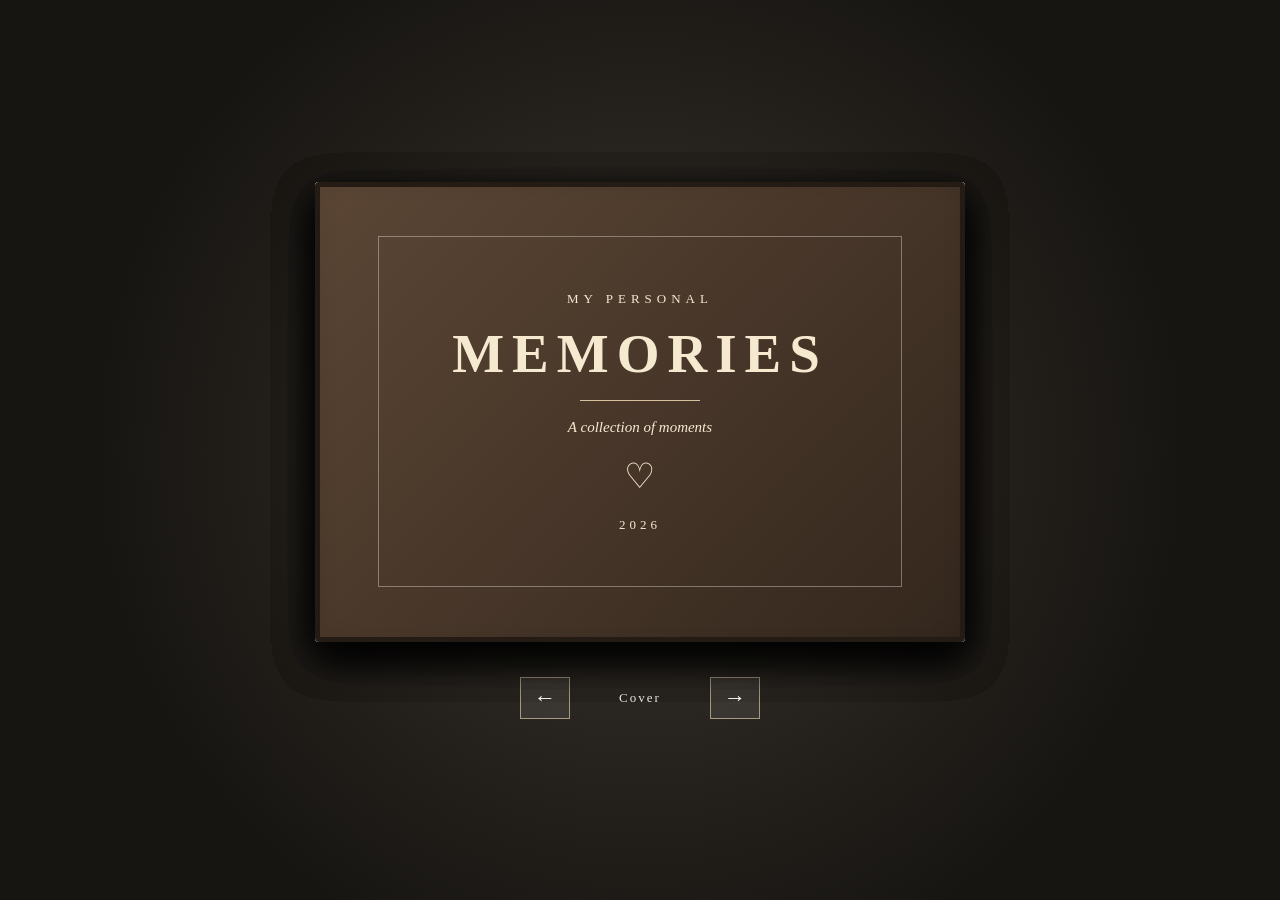
==== index.html @ 824588b9 "initial commit" ====
<!DOCTYPE html>
<html lang="id">

<head>
    <meta charset="UTF-8">

    <meta name="viewport" content="width=device-width, initial-scale=1.0">

    <title>My Memories</title>

    <!-- Menghubungkan CSS -->
    <link rel="stylesheet" href="style.css">
</head>

<body>

    <div class="book-container">

        <div class="book" id="book">

            <!-- ========================= -->
            <!-- SAMPUL DEPAN -->
            <!-- ========================= -->

            <div class="page cover">

                <div class="cover-content">

                    <p class="small-title">
                        MY PERSONAL
                    </p>

                    <h1>
                        MEMORIES
                    </h1>

                    <div class="line"></div>

                    <p class="subtitle">
                        A collection of moments
                    </p>

                    <div class="heart">
                        ♡
                    </div>

                    <p class="year">
                        2026
                    </p>

                </div>

            </div>


            <!-- ========================= -->
            <!-- MEMORY 1 -->
            <!-- ========================= -->

            <div class="page">

                <div class="page-content">

                    <span class="page-number">
                        01
                    </span>

                    <div class="photo-frame">

                        <!-- GANTI FOTO DI SINI -->
                        <img src="images/memory1.jpeg" alt="Memory pertama">

                    </div>

                    <!-- GANTI JUDUL DI SINI -->
                    <h2>
                        First Memory
                    </h2>

                    <!-- GANTI TANGGAL DI SINI -->
                    <p class="date">
                        12 September 2026
                    </p>

                    <!-- GANTI CERITA DI SINI -->
                    <p class="story">
                        Sebuah momen sederhana yang
                        akhirnya menjadi salah satu
                        kenangan yang ingin disimpan.
                    </p>

                </div>

            </div>


            <!-- ========================= -->
            <!-- MEMORY 2 -->
            <!-- ========================= -->

            <div class="page">

                <div class="page-content">

                    <span class="page-number">
                        02
                    </span>

                    <div class="photo-frame">

                        <!-- GANTI FOTO DI SINI -->
                        <img src="images/memory2.jpeg" alt="Memory kedua">

                    </div>

                    <!-- GANTI JUDUL DI SINI -->
                    <h2>
                        A Beautiful Day
                    </h2>

                    <!-- GANTI TANGGAL DI SINI -->
                    <p class="date">
                        15 September 2026
                    </p>

                    <!-- GANTI CERITA DI SINI -->
                    <p class="story">
                        Hari yang mungkin terlihat biasa,
                        tetapi terasa berbeda ketika
                        dikenang kembali.
                    </p>

                </div>

            </div>


            <!-- ========================= -->
            <!-- MEMORY 3 -->
            <!-- ========================= -->

            <div class="page">

                <div class="page-content">

                    <span class="page-number">
                        03
                    </span>

                    <div class="photo-frame">

                        <!-- GANTI FOTO DI SINI -->
                        <img src="images/memory3.jpeg" alt="Memory ketiga">

                    </div>

                    <!-- GANTI JUDUL DI SINI -->
                    <h2>
                        Another Story
                    </h2>

                    <!-- GANTI TANGGAL DI SINI -->
                    <p class="date">
                        20 September 2026
                    </p>

                    <!-- GANTI CERITA DI SINI -->
                    <p class="story">
                        Beberapa foto tidak hanya
                        menyimpan gambar, tetapi juga
                        menyimpan perasaan dan cerita.
                    </p>

                </div>

            </div>


            <!-- ========================= -->
            <!-- SAMPUL BELAKANG -->
            <!-- ========================= -->

            <div class="page back-cover">

                <div class="back-content">

                    <div class="heart">
                        ♡
                    </div>

                    <h2>
                        THE END
                    </h2>

                    <p>
                        Some memories become stories.
                        <br>
                        Some stories become forever.
                    </p>

                </div>

            </div>

        </div>


        <!-- ========================= -->
        <!-- TOMBOL -->
        <!-- ========================= -->

        <div class="controls">

            <button id="prev">
                ←
            </button>

            <span id="counter">
                Cover
            </span>

            <button id="next">
                →
            </button>

        </div>

    </div>


    <!-- Menghubungkan JavaScript -->
    <script src="script.js"></script>

</body>

</html>
---- style.css ----
* {
    margin: 0;
    padding: 0;
    box-sizing: border-box;
}


body {

    min-height: 100vh;

    background:
        radial-gradient(circle at center,
            #3a342d 0%,
            #171512 70%);

    display: flex;

    justify-content: center;

    align-items: center;

    font-family:
        Georgia,
        "Times New Roman",
        serif;

    color: #332d27;

    overflow: hidden;
}


/* =========================
   AREA BUKU
========================= */

.book-container {

    width: 100%;

    max-width: 1100px;

    text-align: center;

    perspective: 2200px;
}


.book {

    width: 650px;

    height: 460px;

    margin: auto;

    position: relative;

    transform-style: preserve-3d;
}


/* =========================
   HALAMAN
========================= */

.page {

    width: 100%;

    height: 100%;

    position: absolute;

    top: 0;

    left: 0;

    background: #f4ead7;

    border-radius: 4px;

    transform-origin: left center;

    box-shadow:
        inset 0 0 20px rgba(0, 0, 0, .08),
        0 15px 40px rgba(0, 0, 0, .45);

    transition:
        transform 1s cubic-bezier(.77, 0, .18, 1);

    backface-visibility: hidden;
}


/* =========================
   SAMPUL
========================= */

.cover {

    background:
        linear-gradient(135deg,
            #5b4635,
            #34271d);

    color: #f5e9d0;

    display: flex;

    align-items: center;

    justify-content: center;

    border: 5px solid #241b15;

    z-index: 10;
}


.cover-content {

    border: 1px solid rgba(255, 255, 255, .35);

    width: 82%;

    height: 78%;

    display: flex;

    flex-direction: column;

    justify-content: center;

    align-items: center;
}


.small-title {

    font-size: 13px;

    letter-spacing: 5px;
}


.cover h1 {

    font-size: 55px;

    letter-spacing: 8px;

    margin: 15px 0;
}


.line {

    width: 120px;

    height: 1px;

    background: #d7c29d;
}


.subtitle {

    margin-top: 18px;

    font-size: 15px;

    font-style: italic;
}


.heart {

    font-size: 35px;

    margin: 20px 0;
}


.year {

    font-size: 13px;

    letter-spacing: 4px;
}


/* =========================
   ISI HALAMAN
========================= */

.page-content {

    width: 100%;

    height: 100%;

    padding: 35px;

    display: flex;

    flex-direction: column;

    align-items: center;

    position: relative;
}


.page-number {

    position: absolute;

    top: 18px;

    right: 25px;

    font-size: 12px;

    opacity: .5;
}


.photo-frame {

    width: 390px;

    height: 245px;

    padding: 9px;

    background: white;

    box-shadow:
        0 7px 20px rgba(0, 0, 0, .25);

    transform: rotate(-1deg);

    margin-top: 8px;
}


.photo-frame img {

    width: 100%;

    height: 100%;

    object-fit: cover;

    display: block;
}


.page h2 {

    margin-top: 18px;

    font-size: 25px;

    font-weight: normal;
}


.date {

    margin-top: 5px;

    font-size: 12px;

    letter-spacing: 2px;

    opacity: .55;
}


.story {

    max-width: 500px;

    margin-top: 13px;

    font-size: 14px;

    line-height: 1.6;

    font-style: italic;
}


/* =========================
   SAMPUL BELAKANG
========================= */

.back-cover {

    background:
        linear-gradient(135deg,
            #5b4635,
            #34271d);

    color: #f5e9d0;

    display: flex;

    align-items: center;

    justify-content: center;

    border: 5px solid #241b15;

    z-index: 0;
}


.back-content {

    text-align: center;
}


.back-content h2 {

    letter-spacing: 5px;

    margin-bottom: 15px;
}


.back-content p {

    line-height: 1.8;

    font-style: italic;
}


/* =========================
   ANIMASI MEMBALIK HALAMAN
========================= */

.page.flipped {

    transform:
        rotateY(-180deg);
}


/* =========================
   TOMBOL
========================= */

.controls {

    margin-top: 35px;

    display: flex;

    justify-content: center;

    align-items: center;

    gap: 30px;

    color: #eee;
}


.controls button {

    width: 50px;

    height: 42px;

    border: 1px solid #a99882;

    background:
        rgba(255, 255, 255, .08);

    color: white;

    font-size: 22px;

    cursor: pointer;

    transition: .3s;
}


.controls button:hover {

    background:
        rgba(255, 255, 255, .2);
}


#counter {

    min-width: 80px;

    font-size: 13px;

    letter-spacing: 2px;
}


/* =========================
   HP
========================= */

@media (max-width: 700px) {

    .book {

        width: 90vw;

        height: 65vw;
    }


    .cover h1 {

        font-size: 30px;

        letter-spacing: 5px;
    }


    .small-title {

        font-size: 9px;
    }


    .photo-frame {

        width: 70%;

        height: 52%;
    }


    .page-content {

        padding: 25px 15px;
    }


    .page h2 {

        font-size: 18px;
    }


    .story {

        font-size: 11px;
    }

}
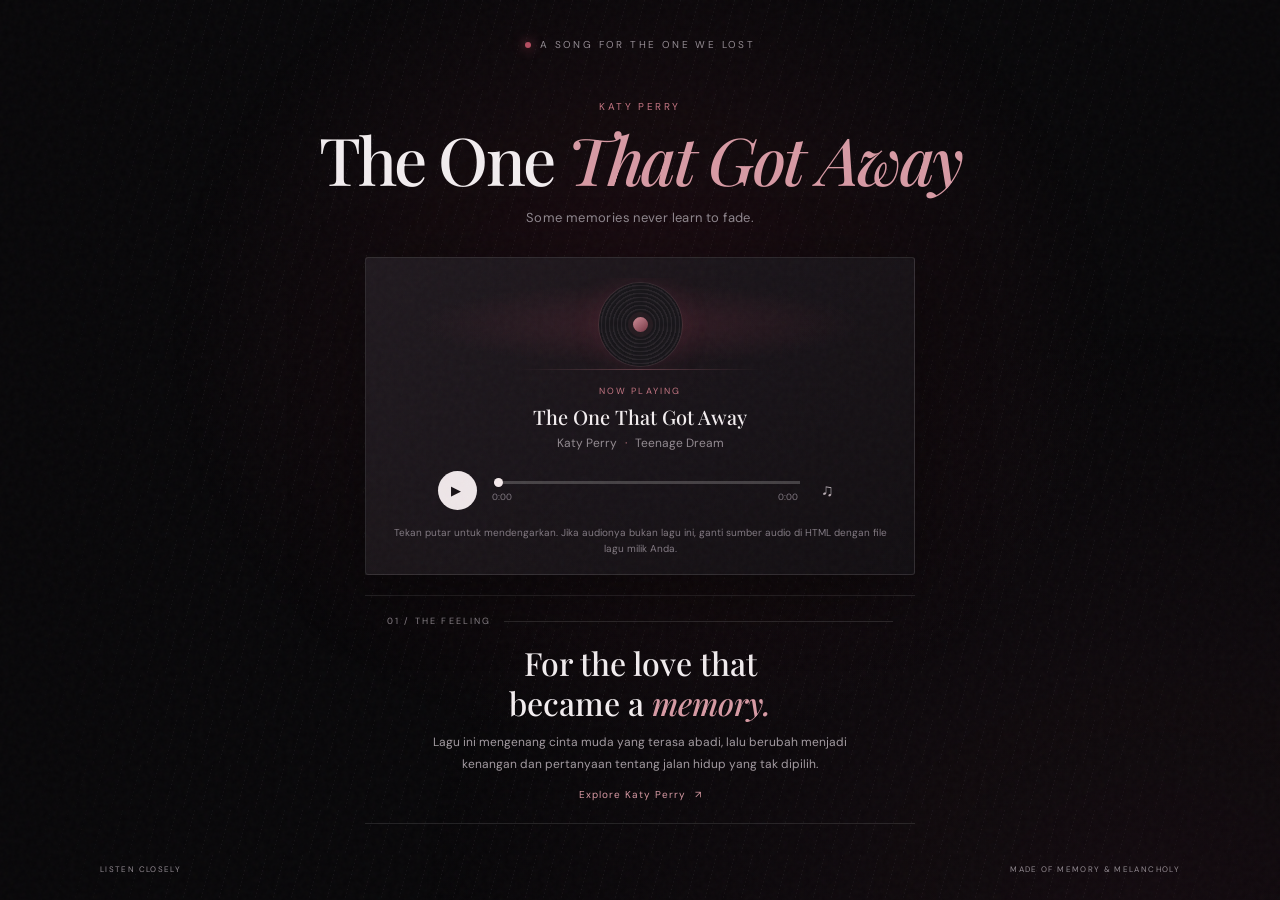
==== commit ce5474c9: "Add Android-ready Katy Perry song page" ====
--- a/index.html
+++ b/index.html
@@ -1,236 +1,53 @@
 <!DOCTYPE html>
 <html lang="id">
+<head>
+  <meta charset="UTF-8">
+  <meta name="viewport" content="width=device-width, initial-scale=1.0">
+  <meta name="theme-color" content="#080709">
+  <meta name="description" content="Halaman suasana untuk The One That Got Away — Katy Perry.">
+  <title>The One That Got Away — Katy Perry</title>
+  <link rel="stylesheet" href="style.css">
+</head>
+<body>
+  <div class="rain" aria-hidden="true"></div>
+  <div class="grain" aria-hidden="true"></div>
+  <main class="scene">
+    <div class="eyebrow"><span class="status-dot"></span> A SONG FOR THE ONE WE LOST</div>
+    <header>
+      <p class="artist">KATY PERRY</p>
+      <h1>The One <span>That Got Away</span></h1>
+      <p class="subtitle">Some memories never learn to fade.</p>
+    </header>
 
-<head>
-    <meta charset="UTF-8">
+    <section class="player-card" aria-label="Pemutar musik">
+      <div class="record-art" aria-hidden="true"><div class="record"><span></span></div><div class="art-glow"></div></div>
+      <div class="track-meta">
+        <p class="track-label">NOW PLAYING</p>
+        <h2>The One That Got Away</h2>
+        <p>Katy Perry <span class="separator">·</span> Teenage Dream</p>
+      </div>
+      <audio id="audio" preload="metadata">
+        <source src="lirik-marry-chrismash/music.mp3" type="audio/mpeg">
+      </audio>
+      <div class="audio-controls">
+        <button id="playButton" class="play-button" type="button" aria-label="Putar"><span id="playIcon">▶</span></button>
+        <div class="timeline-wrap">
+          <input id="seek" type="range" min="0" max="100" value="0" aria-label="Posisi lagu">
+          <div class="times"><span id="currentTime">0:00</span><span id="duration">0:00</span></div>
+        </div>
+        <button id="muteButton" class="icon-button" type="button" aria-label="Bisukan suara">♫</button>
+      </div>
+      <p id="audioNotice" class="audio-notice">Tekan putar untuk mendengarkan. Jika audionya bukan lagu ini, ganti sumber audio di HTML dengan file lagu milik Anda.</p>
+    </section>
 
-    <meta name="viewport" content="width=device-width, initial-scale=1.0">
-
-    <title>My Memories</title>
-
-    <!-- Menghubungkan CSS -->
-    <link rel="stylesheet" href="style.css">
-</head>
-
-<body>
-
-    <div class="book-container">
-
-        <div class="book" id="book">
-
-            <!-- ========================= -->
-            <!-- SAMPUL DEPAN -->
-            <!-- ========================= -->
-
-            <div class="page cover">
-
-                <div class="cover-content">
-
-                    <p class="small-title">
-                        MY PERSONAL
-                    </p>
-
-                    <h1>
-                        MEMORIES
-                    </h1>
-
-                    <div class="line"></div>
-
-                    <p class="subtitle">
-                        A collection of moments
-                    </p>
-
-                    <div class="heart">
-                        ♡
-                    </div>
-
-                    <p class="year">
-                        2026
-                    </p>
-
-                </div>
-
-            </div>
-
-
-            <!-- ========================= -->
-            <!-- MEMORY 1 -->
-            <!-- ========================= -->
-
-            <div class="page">
-
-                <div class="page-content">
-
-                    <span class="page-number">
-                        01
-                    </span>
-
-                    <div class="photo-frame">
-
-                        <!-- GANTI FOTO DI SINI -->
-                        <img src="images/memory1.jpeg" alt="Memory pertama">
-
-                    </div>
-
-                    <!-- GANTI JUDUL DI SINI -->
-                    <h2>
-                        First Memory
-                    </h2>
-
-                    <!-- GANTI TANGGAL DI SINI -->
-                    <p class="date">
-                        12 September 2026
-                    </p>
-
-                    <!-- GANTI CERITA DI SINI -->
-                    <p class="story">
-                        Sebuah momen sederhana yang
-                        akhirnya menjadi salah satu
-                        kenangan yang ingin disimpan.
-                    </p>
-
-                </div>
-
-            </div>
-
-
-            <!-- ========================= -->
-            <!-- MEMORY 2 -->
-            <!-- ========================= -->
-
-            <div class="page">
-
-                <div class="page-content">
-
-                    <span class="page-number">
-                        02
-                    </span>
-
-                    <div class="photo-frame">
-
-                        <!-- GANTI FOTO DI SINI -->
-                        <img src="images/memory2.jpeg" alt="Memory kedua">
-
-                    </div>
-
-                    <!-- GANTI JUDUL DI SINI -->
-                    <h2>
-                        A Beautiful Day
-                    </h2>
-
-                    <!-- GANTI TANGGAL DI SINI -->
-                    <p class="date">
-                        15 September 2026
-                    </p>
-
-                    <!-- GANTI CERITA DI SINI -->
-                    <p class="story">
-                        Hari yang mungkin terlihat biasa,
-                        tetapi terasa berbeda ketika
-                        dikenang kembali.
-                    </p>
-
-                </div>
-
-            </div>
-
-
-            <!-- ========================= -->
-            <!-- MEMORY 3 -->
-            <!-- ========================= -->
-
-            <div class="page">
-
-                <div class="page-content">
-
-                    <span class="page-number">
-                        03
-                    </span>
-
-                    <div class="photo-frame">
-
-                        <!-- GANTI FOTO DI SINI -->
-                        <img src="images/memory3.jpeg" alt="Memory ketiga">
-
-                    </div>
-
-                    <!-- GANTI JUDUL DI SINI -->
-                    <h2>
-                        Another Story
-                    </h2>
-
-                    <!-- GANTI TANGGAL DI SINI -->
-                    <p class="date">
-                        20 September 2026
-                    </p>
-
-                    <!-- GANTI CERITA DI SINI -->
-                    <p class="story">
-                        Beberapa foto tidak hanya
-                        menyimpan gambar, tetapi juga
-                        menyimpan perasaan dan cerita.
-                    </p>
-
-                </div>
-
-            </div>
-
-
-            <!-- ========================= -->
-            <!-- SAMPUL BELAKANG -->
-            <!-- ========================= -->
-
-            <div class="page back-cover">
-
-                <div class="back-content">
-
-                    <div class="heart">
-                        ♡
-                    </div>
-
-                    <h2>
-                        THE END
-                    </h2>
-
-                    <p>
-                        Some memories become stories.
-                        <br>
-                        Some stories become forever.
-                    </p>
-
-                </div>
-
-            </div>
-
-        </div>
-
-
-        <!-- ========================= -->
-        <!-- TOMBOL -->
-        <!-- ========================= -->
-
-        <div class="controls">
-
-            <button id="prev">
-                ←
-            </button>
-
-            <span id="counter">
-                Cover
-            </span>
-
-            <button id="next">
-                →
-            </button>
-
-        </div>
-
-    </div>
-
-
-    <!-- Menghubungkan JavaScript -->
-    <script src="script.js"></script>
-
+    <section class="lyric-card">
+      <div class="section-heading"><span>01 / THE FEELING</span><i></i></div>
+      <h2>For the love that<br>became a <em>memory.</em></h2>
+      <p>Lagu ini mengenang cinta muda yang terasa abadi, lalu berubah menjadi kenangan dan pertanyaan tentang jalan hidup yang tak dipilih.</p>
+      <a href="https://www.katyperry.com/" target="_blank" rel="noopener noreferrer">Explore Katy Perry <span>↗</span></a>
+    </section>
+    <footer><span>LISTEN CLOSELY</span><span>MADE OF MEMORY &amp; MELANCHOLY</span></footer>
+  </main>
+  <script src="script.js"></script>
 </body>
-
-</html>+</html>
--- a/style.css
+++ b/style.css
@@ -1,466 +1,29 @@
-* {
-    margin: 0;
-    padding: 0;
-    box-sizing: border-box;
-}
+@import url('https://fonts.googleapis.com/css2?family=DM+Sans:wght@400;500;600&family=Playfair+Display:ital,wght@0,500;0,600;1,500&display=swap');
 
+:root{color-scheme:dark;--ink:#f2edef;--muted:#928a91;--red:#b44d60}
+*{box-sizing:border-box}
+body{margin:0;min-height:100vh;background:#080709;color:var(--ink);font-family:'DM Sans',sans-serif;overflow-x:hidden}
+body:before{content:"";position:fixed;inset:0;pointer-events:none;background:radial-gradient(ellipse at 50% 37%,rgba(89,26,41,.25),transparent 52%),radial-gradient(ellipse at 90% 100%,rgba(68,28,43,.18),transparent 45%);z-index:-2}
+.rain{position:fixed;inset:-50% 0 0;z-index:-1;pointer-events:none;opacity:.24;background-image:linear-gradient(105deg,transparent 0 48%,rgba(205,198,205,.35) 49%,transparent 50%);background-size:18px 45px;animation:rain 1.2s linear infinite;mask-image:linear-gradient(90deg,transparent,#000 15%,#000 85%,transparent)}
+@keyframes rain{to{transform:translateY(45px)}}
+.grain{position:fixed;inset:0;pointer-events:none;opacity:.07;z-index:2;background-image:url("data:image/svg+xml,%3Csvg viewBox='0 0 180 180' xmlns='http://www.w3.org/2000/svg'%3E%3Cfilter id='n'%3E%3CfeTurbulence type='fractalNoise' baseFrequency='.9' numOctaves='3' stitchTiles='stitch'/%3E%3C/filter%3E%3Crect width='100%25' height='100%25' filter='url(%23n)' opacity='.45'/%3E%3C/svg%3E")}
+.scene{width:min(100% - 48px,1080px);min-height:100vh;margin:auto;display:flex;flex-direction:column;align-items:center;padding:38px 0 26px;position:relative}
+.eyebrow,.artist,.track-label,.section-heading,footer{font-size:10px;letter-spacing:.24em;color:var(--muted)}
+.eyebrow{display:flex;align-items:center;gap:9px}.status-dot{width:6px;height:6px;background:var(--red);border-radius:50%;box-shadow:0 0 12px var(--red)}
+header{text-align:center;margin:49px 0 31px}.artist{color:#c57583;margin:0 0 12px}h1{font:500 clamp(38px,7vw,66px)/1.05 'Playfair Display',serif;letter-spacing:-.04em;margin:0}h1 span{font-style:italic;color:#d79aa4}.subtitle{color:var(--muted);font-size:13px;letter-spacing:.03em;margin:15px 0 0}
+.player-card{width:min(100%,550px);position:relative;padding:20px 23px 17px;border:1px solid rgba(255,255,255,.1);background:linear-gradient(135deg,rgba(34,28,33,.9),rgba(18,15,19,.94));box-shadow:0 18px 70px rgba(0,0,0,.48);border-radius:3px}
+.record-art{height:92px;position:relative;display:flex;justify-content:center;align-items:center;margin-bottom:15px;overflow:hidden;background:radial-gradient(ellipse,rgba(134,51,70,.24),transparent 62%)}
+.record{width:83px;height:83px;border-radius:50%;display:grid;place-items:center;background:repeating-radial-gradient(circle,#171519 0 2px,#272328 3px 4px);box-shadow:0 0 0 1px rgba(255,255,255,.08),0 0 30px rgba(161,61,81,.17);animation:spin 8s linear infinite;animation-play-state:paused}
+.record.playing{animation-play-state:running}.record span{width:25px;height:25px;border-radius:50%;background:linear-gradient(140deg,#cf8e98,#733542);border:5px solid #241b20}
+@keyframes spin{to{transform:rotate(360deg)}}.art-glow{position:absolute;width:240px;height:1px;background:linear-gradient(90deg,transparent,rgba(209,130,144,.34),transparent);bottom:0}
+.track-meta{text-align:center}.track-label{font-size:9px;color:#c57583;margin:0 0 6px}.track-meta h2{font:500 20px 'Playfair Display',serif;margin:0}.track-meta>p:last-child{font-size:12px;color:var(--muted);margin:5px 0 0}.separator{padding:0 5px;color:#bc7380}
+.audio-controls{display:flex;align-items:center;gap:15px;margin:20px auto 0;max-width:405px}.play-button,.icon-button{border:0;color:var(--ink);cursor:pointer;display:grid;place-items:center}.play-button{width:39px;height:39px;border-radius:50%;background:#eee6e8;color:#171216;font-size:13px;padding-left:3px;flex:none;transition:transform .2s,background .2s}.play-button:hover{transform:scale(1.07);background:#fff}.icon-button{width:30px;height:30px;background:transparent;color:#b9aeb4;font-size:17px}
+.timeline-wrap{flex:1}.timeline-wrap input{width:100%;height:3px;display:block;appearance:none;background:linear-gradient(to right,#c57583 0%,#c57583 var(--progress,0%),rgba(255,255,255,.2) var(--progress,0%),rgba(255,255,255,.2) 100%);outline:none;cursor:pointer}.timeline-wrap input::-webkit-slider-thumb{appearance:none;width:9px;height:9px;border-radius:50%;background:#f4e9eb}.timeline-wrap input::-moz-range-thumb{width:9px;height:9px;border:0;border-radius:50%;background:#f4e9eb}.times{display:flex;justify-content:space-between;color:#817880;font-size:9px;margin-top:7px}
+.audio-notice{text-align:center;color:#827982;font-size:10px;line-height:1.6;margin:15px 0 0}
+.lyric-card{width:min(100%,550px);margin-top:20px;padding:19px 22px 20px;border-top:1px solid rgba(255,255,255,.11);border-bottom:1px solid rgba(255,255,255,.11);text-align:center}
+.section-heading{display:flex;align-items:center;gap:12px;font-size:9px;text-align:left}.section-heading i{height:1px;background:rgba(255,255,255,.13);flex:1}
+.lyric-card h2{font:500 clamp(24px,4vw,32px)/1.25 'Playfair Display',serif;margin:16px 0 9px}.lyric-card h2 em{color:#d79aa4}.lyric-card>p{max-width:420px;margin:0 auto;color:#a29aa0;font-size:12px;line-height:1.8}.lyric-card a{display:inline-block;margin-top:13px;color:#d89aa4;font-size:10px;letter-spacing:.1em;text-decoration:none}.lyric-card a span{margin-left:5px}
+footer{width:100%;display:flex;justify-content:space-between;margin-top:auto;padding-top:28px;font-size:8px;letter-spacing:.17em}
+@media(max-width:560px){.scene{width:calc(100% - 32px);padding-top:27px}.eyebrow{font-size:8px}header{margin:54px 0 28px}.player-card{padding:18px 15px 15px}.lyric-card{padding-inline:5px}footer{font-size:7px;gap:12px}footer span:last-child{text-align:right}}
+@media(prefers-reduced-motion:reduce){*,*:before,*:after{animation-duration:.01ms!important;animation-iteration-count:1!important;scroll-behavior:auto!important}}
 
-body {
-
-    min-height: 100vh;
-
-    background:
-        radial-gradient(circle at center,
-            #3a342d 0%,
-            #171512 70%);
-
-    display: flex;
-
-    justify-content: center;
-
-    align-items: center;
-
-    font-family:
-        Georgia,
-        "Times New Roman",
-        serif;
-
-    color: #332d27;
-
-    overflow: hidden;
-}
-
-
-/* =========================
-   AREA BUKU
-========================= */
-
-.book-container {
-
-    width: 100%;
-
-    max-width: 1100px;
-
-    text-align: center;
-
-    perspective: 2200px;
-}
-
-
-.book {
-
-    width: 650px;
-
-    height: 460px;
-
-    margin: auto;
-
-    position: relative;
-
-    transform-style: preserve-3d;
-}
-
-
-/* =========================
-   HALAMAN
-========================= */
-
-.page {
-
-    width: 100%;
-
-    height: 100%;
-
-    position: absolute;
-
-    top: 0;
-
-    left: 0;
-
-    background: #f4ead7;
-
-    border-radius: 4px;
-
-    transform-origin: left center;
-
-    box-shadow:
-        inset 0 0 20px rgba(0, 0, 0, .08),
-        0 15px 40px rgba(0, 0, 0, .45);
-
-    transition:
-        transform 1s cubic-bezier(.77, 0, .18, 1);
-
-    backface-visibility: hidden;
-}
-
-
-/* =========================
-   SAMPUL
-========================= */
-
-.cover {
-
-    background:
-        linear-gradient(135deg,
-            #5b4635,
-            #34271d);
-
-    color: #f5e9d0;
-
-    display: flex;
-
-    align-items: center;
-
-    justify-content: center;
-
-    border: 5px solid #241b15;
-
-    z-index: 10;
-}
-
-
-.cover-content {
-
-    border: 1px solid rgba(255, 255, 255, .35);
-
-    width: 82%;
-
-    height: 78%;
-
-    display: flex;
-
-    flex-direction: column;
-
-    justify-content: center;
-
-    align-items: center;
-}
-
-
-.small-title {
-
-    font-size: 13px;
-
-    letter-spacing: 5px;
-}
-
-
-.cover h1 {
-
-    font-size: 55px;
-
-    letter-spacing: 8px;
-
-    margin: 15px 0;
-}
-
-
-.line {
-
-    width: 120px;
-
-    height: 1px;
-
-    background: #d7c29d;
-}
-
-
-.subtitle {
-
-    margin-top: 18px;
-
-    font-size: 15px;
-
-    font-style: italic;
-}
-
-
-.heart {
-
-    font-size: 35px;
-
-    margin: 20px 0;
-}
-
-
-.year {
-
-    font-size: 13px;
-
-    letter-spacing: 4px;
-}
-
-
-/* =========================
-   ISI HALAMAN
-========================= */
-
-.page-content {
-
-    width: 100%;
-
-    height: 100%;
-
-    padding: 35px;
-
-    display: flex;
-
-    flex-direction: column;
-
-    align-items: center;
-
-    position: relative;
-}
-
-
-.page-number {
-
-    position: absolute;
-
-    top: 18px;
-
-    right: 25px;
-
-    font-size: 12px;
-
-    opacity: .5;
-}
-
-
-.photo-frame {
-
-    width: 390px;
-
-    height: 245px;
-
-    padding: 9px;
-
-    background: white;
-
-    box-shadow:
-        0 7px 20px rgba(0, 0, 0, .25);
-
-    transform: rotate(-1deg);
-
-    margin-top: 8px;
-}
-
-
-.photo-frame img {
-
-    width: 100%;
-
-    height: 100%;
-
-    object-fit: cover;
-
-    display: block;
-}
-
-
-.page h2 {
-
-    margin-top: 18px;
-
-    font-size: 25px;
-
-    font-weight: normal;
-}
-
-
-.date {
-
-    margin-top: 5px;
-
-    font-size: 12px;
-
-    letter-spacing: 2px;
-
-    opacity: .55;
-}
-
-
-.story {
-
-    max-width: 500px;
-
-    margin-top: 13px;
-
-    font-size: 14px;
-
-    line-height: 1.6;
-
-    font-style: italic;
-}
-
-
-/* =========================
-   SAMPUL BELAKANG
-========================= */
-
-.back-cover {
-
-    background:
-        linear-gradient(135deg,
-            #5b4635,
-            #34271d);
-
-    color: #f5e9d0;
-
-    display: flex;
-
-    align-items: center;
-
-    justify-content: center;
-
-    border: 5px solid #241b15;
-
-    z-index: 0;
-}
-
-
-.back-content {
-
-    text-align: center;
-}
-
-
-.back-content h2 {
-
-    letter-spacing: 5px;
-
-    margin-bottom: 15px;
-}
-
-
-.back-content p {
-
-    line-height: 1.8;
-
-    font-style: italic;
-}
-
-
-/* =========================
-   ANIMASI MEMBALIK HALAMAN
-========================= */
-
-.page.flipped {
-
-    transform:
-        rotateY(-180deg);
-}
-
-
-/* =========================
-   TOMBOL
-========================= */
-
-.controls {
-
-    margin-top: 35px;
-
-    display: flex;
-
-    justify-content: center;
-
-    align-items: center;
-
-    gap: 30px;
-
-    color: #eee;
-}
-
-
-.controls button {
-
-    width: 50px;
-
-    height: 42px;
-
-    border: 1px solid #a99882;
-
-    background:
-        rgba(255, 255, 255, .08);
-
-    color: white;
-
-    font-size: 22px;
-
-    cursor: pointer;
-
-    transition: .3s;
-}
-
-
-.controls button:hover {
-
-    background:
-        rgba(255, 255, 255, .2);
-}
-
-
-#counter {
-
-    min-width: 80px;
-
-    font-size: 13px;
-
-    letter-spacing: 2px;
-}
-
-
-/* =========================
-   HP
-========================= */
-
-@media (max-width: 700px) {
-
-    .book {
-
-        width: 90vw;
-
-        height: 65vw;
-    }
-
-
-    .cover h1 {
-
-        font-size: 30px;
-
-        letter-spacing: 5px;
-    }
-
-
-    .small-title {
-
-        font-size: 9px;
-    }
-
-
-    .photo-frame {
-
-        width: 70%;
-
-        height: 52%;
-    }
-
-
-    .page-content {
-
-        padding: 25px 15px;
-    }
-
-
-    .page h2 {
-
-        font-size: 18px;
-    }
-
-
-    .story {
-
-        font-size: 11px;
-    }
-
-}
